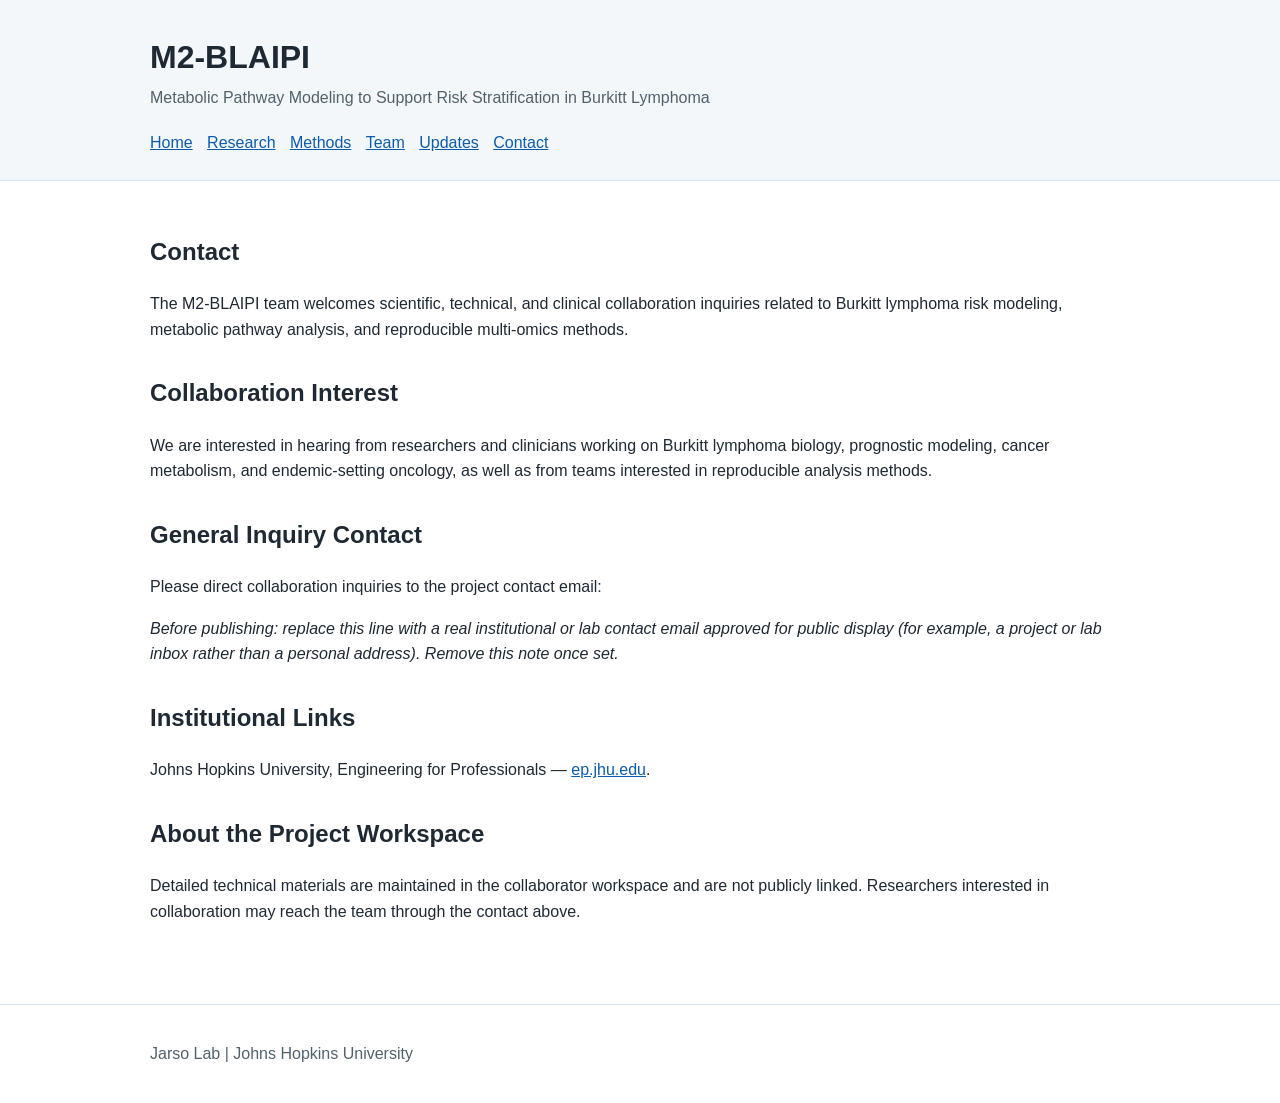
==== docs/contact.html @ 1f1a4099 "Add files via upload" ====
<!DOCTYPE html>
<html lang="en">
<head>
  <meta charset="UTF-8">
  <meta name="viewport" content="width=device-width, initial-scale=1">
  <title>Contact | M2-BLAIPI</title>
  <link rel="stylesheet" href="assets/css/style.css">
</head>

<body>
  <header class="site-header">
    <div class="container">
      <h1>M2-BLAIPI</h1>
      <p class="subtitle">
        Metabolic Pathway Modeling to Support Risk Stratification
        in Burkitt Lymphoma
      </p>

      <nav aria-label="Main navigation">
        <a href="index.html">Home</a>
        <a href="research.html">Research</a>
        <a href="methods.html">Methods</a>
        <a href="team.html">Team</a>
        <a href="updates.html">Updates</a>
        <a href="contact.html">Contact</a>
      </nav>
    </div>
  </header>

  <main class="container">
    <section>
      <h2>Contact</h2>
      <p>
        The M2-BLAIPI team welcomes scientific, technical, and clinical
        collaboration inquiries related to Burkitt lymphoma risk modeling,
        metabolic pathway analysis, and reproducible multi-omics methods.
      </p>
    </section>

    <section>
      <h2>Collaboration Interest</h2>
      <p>
        We are interested in hearing from researchers and clinicians working on
        Burkitt lymphoma biology, prognostic modeling, cancer metabolism, and
        endemic-setting oncology, as well as from teams interested in
        reproducible analysis methods.
      </p>
    </section>

    <section>
      <h2>General Inquiry Contact</h2>
      <p>
        Please direct collaboration inquiries to the project contact email:
      </p>
      <p>
        <em>
          Before publishing: replace this line with a real institutional or lab
          contact email approved for public display (for example, a project or
          lab inbox rather than a personal address). Remove this note once set.
        </em>
      </p>
    </section>

    <section>
      <h2>Institutional Links</h2>
      <p>
        Johns Hopkins University, Engineering for Professionals —
        <a href="https://ep.jhu.edu/">ep.jhu.edu</a>.
      </p>
    </section>

    <section>
      <h2>About the Project Workspace</h2>
      <p>
        Detailed technical materials are maintained in the collaborator
        workspace and are not publicly linked. Researchers interested in
        collaboration may reach the team through the contact above.
      </p>
    </section>
  </main>

  <footer class="site-footer">
    <div class="container">
      <p>Jarso Lab | Johns Hopkins University</p>
    </div>
  </footer>
</body>
</html>
---- docs/assets/css/style.css ----
:root {
  --page-width: 980px;
  --text: #1f2933;
  --muted: #52616b;
  --line: #d9e2ec;
  --background: #ffffff;
  --accent: #0b5cab;
  --header: #f4f7fa;
}

* {
  box-sizing: border-box;
}

body {
  margin: 0;
  font-family: Arial, Helvetica, sans-serif;
  color: var(--text);
  background: var(--background);
  line-height: 1.6;
}

.container {
  width: min(var(--page-width), calc(100% - 2rem));
  margin: 0 auto;
}

.site-header {
  padding: 2.5rem 0 1.5rem;
  background: var(--header);
  border-bottom: 1px solid var(--line);
}

h1 {
  margin: 0;
  line-height: 1.1;
}

.subtitle {
  margin: 0.6rem 0 1.25rem;
  color: var(--muted);
}

nav {
  display: flex;
  flex-wrap: wrap;
  gap: 0.9rem;
}

nav a,
a {
  color: var(--accent);
}

main {
  padding: 2rem 0 3rem;
}

section {
  margin-bottom: 2rem;
}

.site-footer {
  padding: 1.25rem 0;
  border-top: 1px solid var(--line);
  color: var(--muted);
}
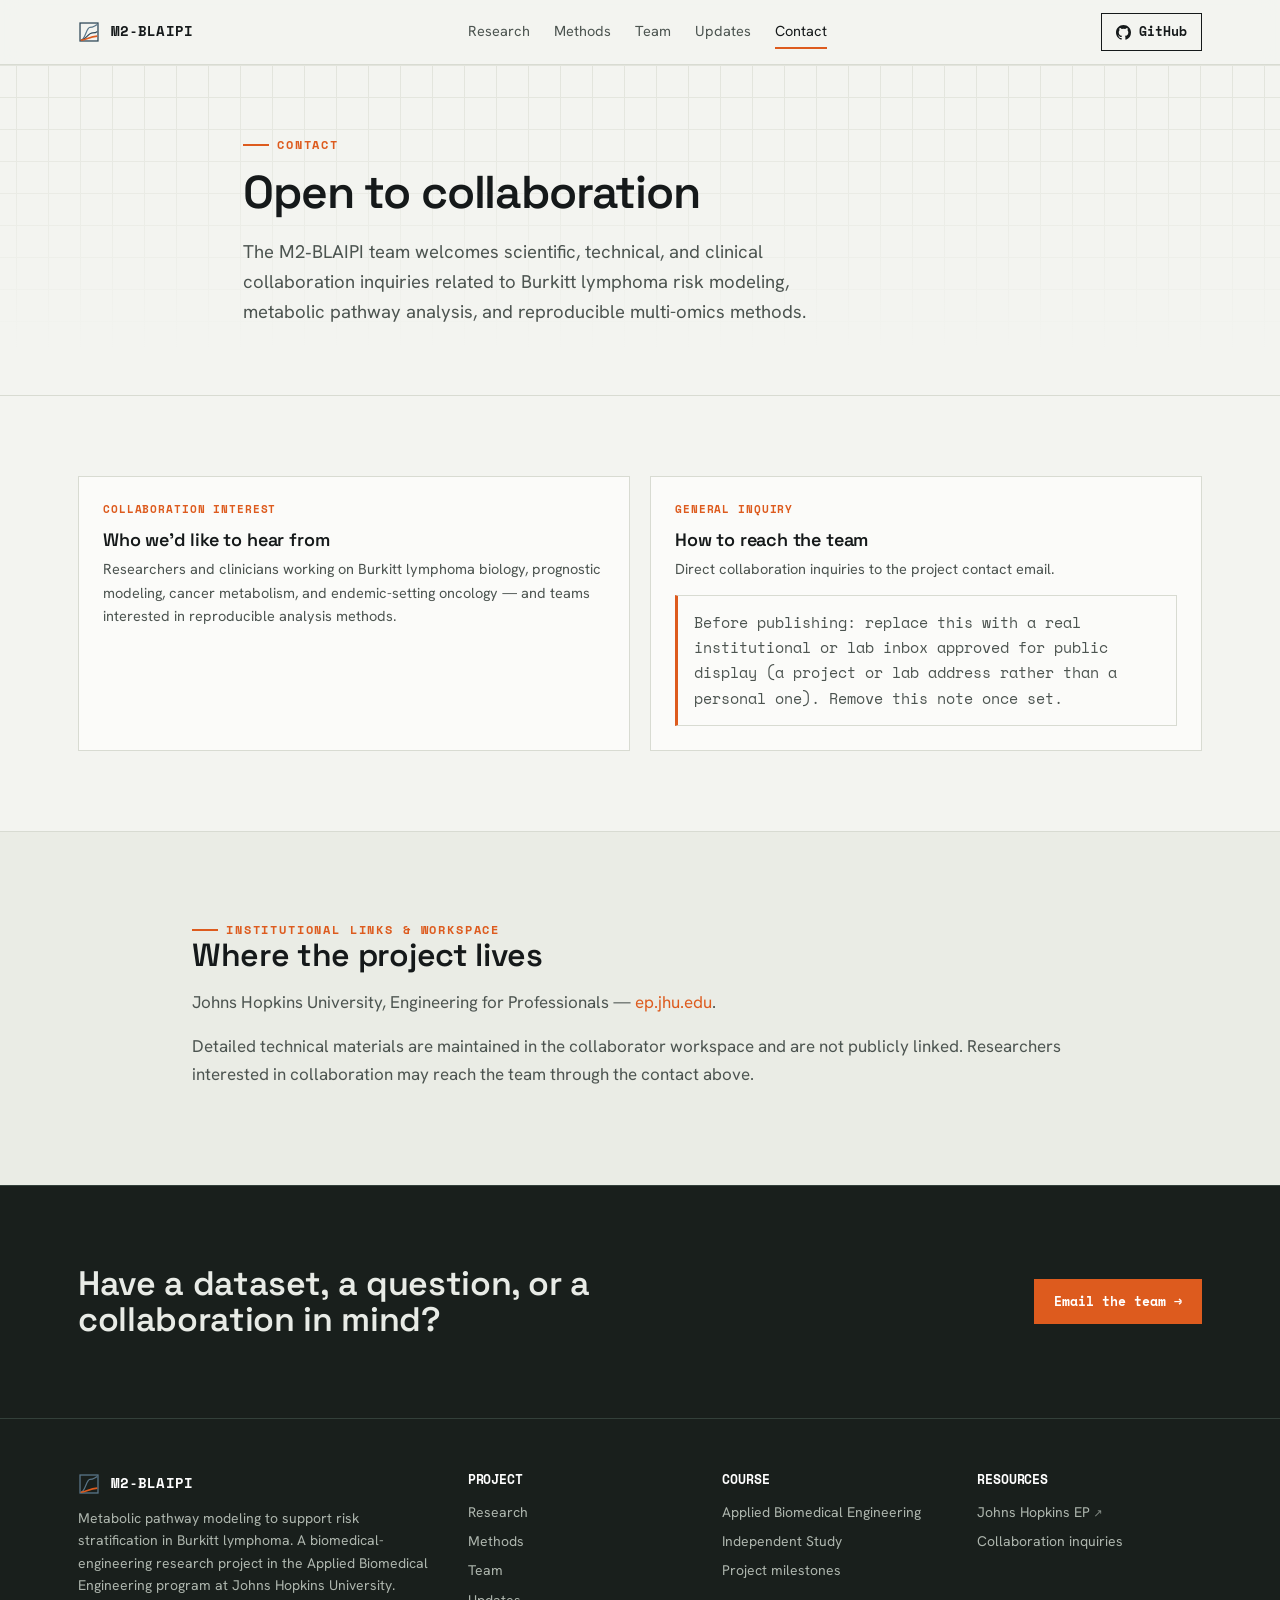
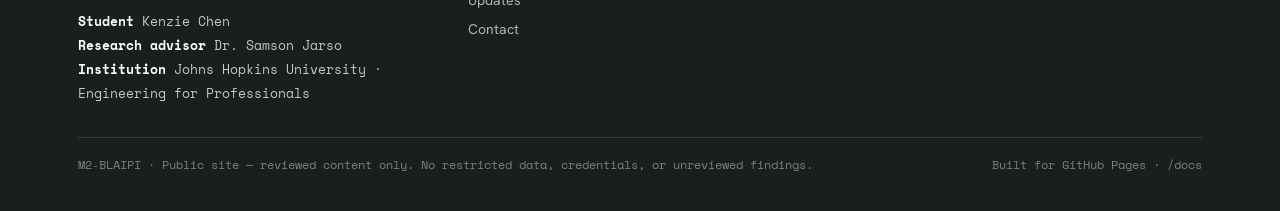
==== commit 6e11699b: "Add files via upload" ====
--- a/docs/contact.html
+++ b/docs/contact.html
@@ -1,88 +1,119 @@
 <!DOCTYPE html>
 <html lang="en">
 <head>
-  <meta charset="UTF-8">
-  <meta name="viewport" content="width=device-width, initial-scale=1">
-  <title>Contact | M2-BLAIPI</title>
-  <link rel="stylesheet" href="assets/css/style.css">
+<meta charset="UTF-8" />
+<meta name="viewport" content="width=device-width, initial-scale=1.0" />
+<title>Contact | M2-BLAIPI</title>
+<meta name="description" content="Contact and collaboration information for the M2-BLAIPI Burkitt lymphoma risk-modeling project." />
+<link rel="preconnect" href="https://fonts.googleapis.com" />
+<link rel="preconnect" href="https://fonts.gstatic.com" crossorigin />
+<link href="https://fonts.googleapis.com/css2?family=Space+Grotesk:wght@400;500;600;700&family=Hanken+Grotesk:wght@400;500;600&family=Space+Mono:wght@400;700&display=swap" rel="stylesheet" />
+<link rel="stylesheet" href="assets/css/style.css" />
 </head>
+<body>
 
-<body>
-  <header class="site-header">
-    <div class="container">
-      <h1>M2-BLAIPI</h1>
-      <p class="subtitle">
-        Metabolic Pathway Modeling to Support Risk Stratification
-        in Burkitt Lymphoma
-      </p>
+<header>
+  <div class="wrap nav">
+    <a class="brand" href="index.html" aria-label="M2-BLAIPI home">
+      <svg viewBox="0 0 24 24" fill="none" aria-hidden="true"><rect x="2.2" y="2.2" width="19.6" height="19.6" stroke="#2F4858" stroke-width="1.4"/><path d="M3 21 C8 21 9 7 13 7 S18 5 21 4" stroke="#5A7689" stroke-width="1.3" fill="none"/><path d="M3 21 C8 21 11 13 16 13 S20 12 21 11.5" stroke="#2F4858" stroke-width="1.3" fill="none"/><path d="M3 21 C9 21 12 17 21 16.5" stroke="#DD5B1E" stroke-width="1.7" fill="none"/></svg>
+      M2&#8209;BLAIPI
+    </a>
+    <nav class="navlinks">
+      <a href="research.html">Research</a>
+      <a href="methods.html">Methods</a>
+      <a href="team.html">Team</a>
+      <a href="updates.html">Updates</a>
+      <a href="contact.html" class="active">Contact</a>
+    </nav>
+    <a class="gh" href="https://github.com/sjarso1/m2-blaipi-public">
+      <svg width="15" height="15" viewBox="0 0 16 16" fill="currentColor" aria-hidden="true"><path d="M8 0C3.58 0 0 3.58 0 8c0 3.54 2.29 6.53 5.47 7.59.4.07.55-.17.55-.38v-1.33c-2.23.48-2.7-1.07-2.7-1.07-.36-.93-.89-1.18-.89-1.18-.73-.5.05-.49.05-.49.81.06 1.23.83 1.23.83.72 1.23 1.88.87 2.34.67.07-.52.28-.87.51-1.07-1.78-.2-3.64-.89-3.64-3.95 0-.87.31-1.59.82-2.15-.08-.2-.36-1.02.08-2.12 0 0 .67-.21 2.2.82a7.6 7.6 0 0 1 4 0c1.53-1.04 2.2-.82 2.2-.82.44 1.1.16 1.92.08 2.12.51.56.82 1.28.82 2.15 0 3.07-1.87 3.75-3.65 3.95.29.25.54.73.54 1.48v2.2c0 .21.15.46.55.38A8.01 8.01 0 0 0 16 8c0-4.42-3.58-8-8-8Z"/></svg>
+      GitHub
+    </a>
+    <button class="menu-btn" id="menuBtn" aria-label="Jump to sections">Sections &#8595;</button>
+  </div>
+</header>
 
-      <nav aria-label="Main navigation">
-        <a href="index.html">Home</a>
+<main id="top">
+  <section class="hero compact" style="border-top:0;">
+    <div class="wrap hero-solo">
+      <span class="eyebrow">Contact</span>
+      <h1>Open to collaboration</h1>
+      <p class="lede">The M2&#8209;BLAIPI team welcomes scientific, technical, and clinical collaboration inquiries related to Burkitt lymphoma risk modeling, metabolic pathway analysis, and reproducible multi-omics methods.</p>
+    </div>
+  </section>
+
+  <section>
+    <div class="wrap">
+      <div class="grid2 reveal">
+        <div class="cc"><div class="lab">Collaboration interest</div><h3>Who we'd like to hear from</h3><p>Researchers and clinicians working on Burkitt lymphoma biology, prognostic modeling, cancer metabolism, and endemic-setting oncology &mdash; and teams interested in reproducible analysis methods.</p></div>
+        <div class="cc"><div class="lab">General inquiry</div><h3>How to reach the team</h3><p>Direct collaboration inquiries to the project contact email.</p><p class="note" style="margin-top:14px;">Before publishing: replace this with a real institutional or lab inbox approved for public display (a project or lab address rather than a personal one). Remove this note once set.</p></div>
+      </div>
+    </div>
+  </section>
+
+  <section class="alt">
+    <div class="wrap body-col reveal">
+      <span class="eyebrow">Institutional links &amp; workspace</span>
+      <h2>Where the project lives</h2>
+      <p>Johns Hopkins University, Engineering for Professionals &mdash; <a href="https://ep.jhu.edu/" style="color:var(--signal);">ep.jhu.edu</a>.</p>
+      <p>Detailed technical materials are maintained in the collaborator workspace and are not publicly linked. Researchers interested in collaboration may reach the team through the contact above.</p>
+    </div>
+  </section>
+
+  <section class="dark">
+    <div class="wrap cta-final reveal">
+      <h2>Have a dataset, a question, or a collaboration in mind?</h2>
+      <a class="btn btn-solid" href="mailto:">Email the team &rarr;</a>
+    </div>
+  </section>
+</main>
+
+<footer id="footer">
+  <div class="wrap">
+    <div class="foot">
+      <div>
+        <div class="brand" style="color:#fff;margin-bottom:12px;">
+          <svg viewBox="0 0 24 24" fill="none" aria-hidden="true" style="width:22px;height:22px;">
+            <rect x="2.2" y="2.2" width="19.6" height="19.6" stroke="#5A7689" stroke-width="1.4"/>
+            <path d="M3 21 C8 21 9 7 13 7 S18 5 21 4" stroke="#5A7689" stroke-width="1.3" fill="none"/>
+            <path d="M3 21 C9 21 12 17 21 16.5" stroke="#DD5B1E" stroke-width="1.7" fill="none"/>
+          </svg>
+          M2&#8209;BLAIPI
+        </div>
+        <p class="lead">Metabolic pathway modeling to support risk stratification in Burkitt lymphoma. A biomedical-engineering research project in the Applied Biomedical Engineering program at Johns Hopkins University.</p>
+        <div class="meta-line">
+          <b>Student</b> Kenzie Chen<br>
+          <b>Research advisor</b> Dr. Samson Jarso<br>
+          <b>Institution</b> Johns Hopkins University &middot; Engineering for Professionals
+        </div>
+      </div>
+      <div>
+        <h3>PROJECT</h3>
         <a href="research.html">Research</a>
         <a href="methods.html">Methods</a>
         <a href="team.html">Team</a>
         <a href="updates.html">Updates</a>
         <a href="contact.html">Contact</a>
-      </nav>
+      </div>
+      <div>
+        <h3>COURSE</h3>
+        <a href="research.html">Applied Biomedical Engineering</a>
+        <a href="methods.html">Independent Study</a>
+        <a href="updates.html">Project milestones</a>
+      </div>
+      <div>
+        <h3>RESOURCES</h3>
+        <a class="ext" href="https://ep.jhu.edu/">Johns Hopkins EP</a>
+        <a href="contact.html">Collaboration inquiries</a>
+      </div>
     </div>
-  </header>
+    <div class="fine">
+      <span>M2&#8209;BLAIPI &middot; Public site &mdash; reviewed content only. No restricted data, credentials, or unreviewed findings.</span>
+      <span>Built for GitHub Pages &middot; /docs</span>
+    </div>
+  </div>
+</footer>
 
-  <main class="container">
-    <section>
-      <h2>Contact</h2>
-      <p>
-        The M2-BLAIPI team welcomes scientific, technical, and clinical
-        collaboration inquiries related to Burkitt lymphoma risk modeling,
-        metabolic pathway analysis, and reproducible multi-omics methods.
-      </p>
-    </section>
-
-    <section>
-      <h2>Collaboration Interest</h2>
-      <p>
-        We are interested in hearing from researchers and clinicians working on
-        Burkitt lymphoma biology, prognostic modeling, cancer metabolism, and
-        endemic-setting oncology, as well as from teams interested in
-        reproducible analysis methods.
-      </p>
-    </section>
-
-    <section>
-      <h2>General Inquiry Contact</h2>
-      <p>
-        Please direct collaboration inquiries to the project contact email:
-      </p>
-      <p>
-        <em>
-          Before publishing: replace this line with a real institutional or lab
-          contact email approved for public display (for example, a project or
-          lab inbox rather than a personal address). Remove this note once set.
-        </em>
-      </p>
-    </section>
-
-    <section>
-      <h2>Institutional Links</h2>
-      <p>
-        Johns Hopkins University, Engineering for Professionals —
-        <a href="https://ep.jhu.edu/">ep.jhu.edu</a>.
-      </p>
-    </section>
-
-    <section>
-      <h2>About the Project Workspace</h2>
-      <p>
-        Detailed technical materials are maintained in the collaborator
-        workspace and are not publicly linked. Researchers interested in
-        collaboration may reach the team through the contact above.
-      </p>
-    </section>
-  </main>
-
-  <footer class="site-footer">
-    <div class="container">
-      <p>Jarso Lab | Johns Hopkins University</p>
-    </div>
-  </footer>
+<script src="assets/js/site.js"></script>
 </body>
-</html>
+</html>
--- a/docs/assets/css/style.css
+++ b/docs/assets/css/style.css
@@ -1,67 +1,160 @@
-:root {
-  --page-width: 980px;
-  --text: #1f2933;
-  --muted: #52616b;
-  --line: #d9e2ec;
-  --background: #ffffff;
-  --accent: #0b5cab;
-  --header: #f4f7fa;
+/* M2-BLAIPI public site — shared design system */
+:root{
+  --paper:#F3F4F0; --paper-2:#EAECE5; --card:#FBFBF9;
+  --ink:#15191A; --ink-soft:#4C5450; --ink-faint:#878F89;
+  --steel:#2F4858; --steel-soft:#5A7689;
+  --signal:#DD5B1E; --signal-deep:#B8430D; --signal-soft:#F6E0D2;
+  --line:#D8DBD2; --line-2:#C7CBC0;
+  --dark:#191F1C; --dark-line:#33403A; --grid:#E2E4DC;
+  --disp:'Space Grotesk',system-ui,sans-serif;
+  --body:'Hanken Grotesk',system-ui,sans-serif;
+  --mono:'Space Mono',ui-monospace,monospace;
+  --maxw:1180px;
 }
+*{box-sizing:border-box;}
+html{scroll-behavior:smooth;}
+body{margin:0;background:var(--paper);color:var(--ink);font-family:var(--body);font-size:17px;line-height:1.6;-webkit-font-smoothing:antialiased;}
+a{color:inherit;text-decoration:none;}
+h1,h2,h3{font-family:var(--disp);font-weight:600;line-height:1.06;margin:0;letter-spacing:-.01em;}
+p{margin:0 0 1em;}
+.wrap{max-width:var(--maxw);margin:0 auto;padding:0 28px;}
+.eyebrow{font-family:var(--mono);font-size:11.5px;letter-spacing:.16em;text-transform:uppercase;color:var(--signal);font-weight:700;display:inline-flex;align-items:center;gap:.7em;}
+.eyebrow::before{content:"";width:26px;height:2px;background:var(--signal);display:inline-block;}
 
-* {
-  box-sizing: border-box;
+/* header */
+header{position:sticky;top:0;z-index:50;background:rgba(243,244,240,.85);backdrop-filter:saturate(150%) blur(9px);border-bottom:1px solid var(--line);}
+.nav{display:flex;align-items:center;justify-content:space-between;height:64px;}
+.brand{display:flex;align-items:center;gap:11px;font-family:var(--mono);font-weight:700;font-size:13.5px;letter-spacing:.02em;}
+.brand svg{width:22px;height:22px;flex:none;}
+.navlinks{display:flex;gap:24px;font-size:14.5px;color:var(--ink-soft);}
+.navlinks a{padding:4px 0;transition:color .2s;border-bottom:2px solid transparent;}
+.navlinks a:hover{color:var(--signal);}
+.navlinks a.active{color:var(--ink);border-bottom-color:var(--signal);}
+.gh{font-family:var(--mono);font-size:12.5px;font-weight:700;border:1.5px solid var(--ink);padding:8px 14px;display:inline-flex;align-items:center;gap:8px;transition:.2s;}
+.gh:hover{background:var(--ink);color:var(--paper);}
+.menu-btn{display:none;background:none;border:0;font-family:var(--mono);font-size:13px;cursor:pointer;color:var(--ink);}
+
+/* hero (homepage) + compact page header (interior) */
+.hero{position:relative;padding:74px 0 60px;overflow:hidden;background-image:linear-gradient(var(--grid) 1px,transparent 1px),linear-gradient(90deg,var(--grid) 1px,transparent 1px);background-size:32px 32px;background-position:center top;}
+.hero.compact{padding:62px 0 50px;}
+.hero::after{content:"";position:absolute;inset:0;background:linear-gradient(180deg,transparent,var(--paper) 86%);pointer-events:none;}
+.hero-grid{position:relative;z-index:1;display:grid;grid-template-columns:1.02fr .98fr;gap:50px;align-items:center;}
+.hero-solo{position:relative;z-index:1;max-width:50em;}
+.hero h1{font-size:clamp(34px,5vw,56px);margin:.3em 0 .45em;letter-spacing:-.025em;}
+.hero.compact h1{font-size:clamp(30px,4.4vw,46px);}
+.hero h1 em{font-style:normal;color:var(--signal);}
+.lede{font-size:18.5px;color:var(--ink-soft);max-width:33em;}
+.tagrow{display:flex;gap:10px;flex-wrap:wrap;margin-top:18px;}
+.tagrow span{font-family:var(--mono);font-size:11.5px;border:1px solid var(--line-2);background:var(--card);padding:5px 10px;color:var(--ink-soft);}
+.hero-cta{display:flex;flex-wrap:wrap;gap:13px;margin-top:28px;}
+.btn{font-family:var(--mono);font-size:13px;font-weight:700;padding:12px 20px;display:inline-flex;align-items:center;gap:9px;transition:transform .15s,background .2s,color .2s,border-color .2s;cursor:pointer;}
+.btn-solid{background:var(--signal);color:#fff;}
+.btn-solid:hover{background:var(--signal-deep);transform:translateY(-1px);}
+.btn-ghost{border:1.5px solid var(--line-2);color:var(--ink-soft);background:var(--card);}
+.btn-ghost:hover{border-color:var(--signal);color:var(--signal);}
+
+/* signature figure */
+.envfig{position:relative;background:var(--card);border:1px solid var(--line);box-shadow:0 24px 54px -30px rgba(47,72,88,.5);padding:18px 18px 14px;}
+.envfig .cap{display:flex;justify-content:space-between;font-family:var(--mono);font-size:11px;color:var(--ink-faint);letter-spacing:.03em;margin-bottom:8px;}
+.envfig svg{display:block;width:100%;height:auto;}
+.legend{display:flex;gap:18px;margin-top:8px;font-family:var(--mono);font-size:11px;color:var(--ink-soft);flex-wrap:wrap;}
+.legend i{display:inline-block;width:18px;height:0;border-top-width:2px;border-top-style:solid;margin-right:6px;vertical-align:middle;}
+
+/* sections */
+section{padding:80px 0;border-top:1px solid var(--line);}
+.section-head{max-width:54em;margin-bottom:40px;}
+.section-head h2{font-size:clamp(26px,3.6vw,38px);margin:.4em 0 .35em;}
+.section-head p{font-size:18px;color:var(--ink-soft);}
+.alt{background:var(--paper-2);}
+.body-col{max-width:56em;}
+.body-col p{font-size:17px;color:var(--ink-soft);}
+.body-col h2{font-size:clamp(24px,3.2vw,32px);margin:0 0 .5em;}
+
+/* concept cards (4-up) + generic grids */
+.concept{display:grid;grid-template-columns:repeat(4,1fr);gap:20px;}
+.grid3{display:grid;grid-template-columns:repeat(3,1fr);gap:20px;}
+.grid2{display:grid;grid-template-columns:repeat(2,1fr);gap:20px;}
+.cc{background:var(--card);border:1px solid var(--line);padding:24px;position:relative;}
+.cc .lab{font-family:var(--mono);font-size:11px;letter-spacing:.08em;text-transform:uppercase;color:var(--signal);font-weight:700;}
+.cc h3{font-size:18px;margin:12px 0 8px;}
+.cc p{font-size:14.5px;color:var(--ink-soft);margin:0;}
+
+/* aims / loop cards */
+.loop{display:grid;grid-template-columns:repeat(3,1fr);gap:22px;}
+.lp{position:relative;background:var(--card);border:1px solid var(--line);border-top:3px solid var(--signal);padding:26px;}
+.lp .n{font-family:var(--mono);font-weight:700;color:var(--signal);font-size:13px;letter-spacing:.06em;}
+.lp h3{font-size:21px;margin:10px 0 10px;}
+.lp p{font-size:15px;color:var(--ink-soft);margin:0 0 14px;}
+.lp .art{font-family:var(--mono);font-size:12px;color:var(--steel);border-top:1px dashed var(--line-2);padding-top:12px;}
+.lp .art b{color:var(--ink);}
+
+/* dark band */
+.dark{background:var(--dark);color:#E8EBE6;border-top:1px solid var(--dark-line);}
+.dark .eyebrow{color:var(--signal);}
+.dark .section-head h2,.dark .body-col h2{color:#fff;}
+.dark .section-head p,.dark .body-col p{color:#AEB6AE;}
+.phases{display:flex;flex-wrap:wrap;gap:8px;margin-bottom:30px;}
+.phase{font-family:var(--mono);font-size:12.5px;border:1px solid var(--dark-line);background:#1F2622;padding:8px 13px;color:#C3CAC2;}
+.phase b{color:var(--signal);}
+.pgrid{display:grid;grid-template-columns:repeat(4,1fr);gap:18px;}
+.pcard{border:1px solid var(--dark-line);background:#1F2622;padding:22px;}
+.pcard .pp{font-family:var(--mono);font-size:11px;letter-spacing:.1em;text-transform:uppercase;color:var(--steel-soft);font-weight:700;}
+.pcard h3{color:#fff;font-size:18px;margin:9px 0 8px;}
+.pcard p{font-size:14px;color:#C3CAC2;margin:0;}
+.darknote{margin-top:26px;font-family:var(--mono);font-size:12.5px;color:#8E968E;border-left:3px solid var(--signal);padding-left:14px;line-height:1.8;}
+.dark .note{background:#1F2622;border-color:var(--dark-line);color:#C3CAC2;}
+
+/* note / callout */
+.note{font-family:var(--mono);font-size:13px;color:var(--ink-soft);background:var(--card);border:1px solid var(--line);border-left:3px solid var(--signal);padding:14px 16px;line-height:1.75;margin:18px 0 0;}
+
+/* people (team) */
+.person h3{font-size:18px;margin:12px 0 4px;}
+.person .role{font-family:var(--mono);font-size:11px;letter-spacing:.08em;text-transform:uppercase;color:var(--signal);font-weight:700;}
+.person p{font-size:14.5px;color:var(--ink-soft);margin:6px 0 0;}
+
+/* feed (updates) */
+.feed{list-style:none;margin:0;padding:0;}
+.feed li{display:flex;justify-content:space-between;align-items:flex-start;gap:18px;padding:16px 0;border-bottom:1px solid var(--line);}
+.feed li:last-child{border-bottom:0;}
+.feed .t{font-size:15.5px;}
+.feed .t b{display:block;font-family:var(--disp);font-size:17px;font-weight:600;margin-bottom:3px;color:var(--ink);}
+.status{font-family:var(--mono);font-size:10.5px;letter-spacing:.08em;text-transform:uppercase;color:var(--ink-faint);border:1px solid var(--line-2);padding:4px 9px;white-space:nowrap;flex:none;}
+
+/* final cta */
+.cta-final{display:flex;justify-content:space-between;align-items:center;gap:30px;flex-wrap:wrap;}
+.cta-final h2{font-size:clamp(24px,3.2vw,34px);max-width:18em;}
+
+/* footer */
+footer{background:var(--dark);color:#AEB6AE;padding:54px 0 36px;border-top:1px solid var(--dark-line);}
+.foot{display:grid;grid-template-columns:1.6fr 1fr 1fr 1fr;gap:30px;}
+.foot a.ext::after{content:" \2197";color:var(--ink-faint);font-size:11px;}
+.foot h3{font-family:var(--mono);font-size:13px;color:#fff;font-weight:700;margin-bottom:14px;}
+.foot a{display:block;font-size:14px;margin-bottom:7px;color:#AEB6AE;transition:color .2s;}
+.foot a:hover{color:var(--signal);}
+.foot .lead{max-width:27em;font-size:14px;line-height:1.6;}
+.meta-line{font-family:var(--mono);font-size:12.5px;color:#C3CAC2;margin-top:14px;line-height:1.9;}
+.meta-line b{color:#fff;}
+.fine{margin-top:32px;border-top:1px solid var(--dark-line);padding-top:18px;font-family:var(--mono);font-size:11.5px;color:#79817A;display:flex;justify-content:space-between;flex-wrap:wrap;gap:10px;}
+
+/* reveal */
+.reveal{opacity:0;transform:translateY(18px);transition:opacity .7s ease,transform .7s ease;}
+.reveal.in{opacity:1;transform:none;}
+
+@media(max-width:900px){
+  .hero-grid{grid-template-columns:1fr;gap:38px;}
+  .envfig{order:-1;}
+  .navlinks,.gh{display:none;}
+  .menu-btn{display:block;}
+  .concept,.pgrid{grid-template-columns:1fr 1fr;}
+  .loop,.grid3{grid-template-columns:1fr;}
+  .grid2{grid-template-columns:1fr;}
+  .foot{grid-template-columns:1fr 1fr;}
 }
-
-body {
-  margin: 0;
-  font-family: Arial, Helvetica, sans-serif;
-  color: var(--text);
-  background: var(--background);
-  line-height: 1.6;
+@media(max-width:560px){
+  .concept,.pgrid,.grid3,.foot{grid-template-columns:1fr;}
 }
-
-.container {
-  width: min(var(--page-width), calc(100% - 2rem));
-  margin: 0 auto;
+@media(prefers-reduced-motion:reduce){
+  *{animation:none !important;transition:none !important;}
+  .reveal{opacity:1;transform:none;}
+  html{scroll-behavior:auto;}
 }
-
-.site-header {
-  padding: 2.5rem 0 1.5rem;
-  background: var(--header);
-  border-bottom: 1px solid var(--line);
-}
-
-h1 {
-  margin: 0;
-  line-height: 1.1;
-}
-
-.subtitle {
-  margin: 0.6rem 0 1.25rem;
-  color: var(--muted);
-}
-
-nav {
-  display: flex;
-  flex-wrap: wrap;
-  gap: 0.9rem;
-}
-
-nav a,
-a {
-  color: var(--accent);
-}
-
-main {
-  padding: 2rem 0 3rem;
-}
-
-section {
-  margin-bottom: 2rem;
-}
-
-.site-footer {
-  padding: 1.25rem 0;
-  border-top: 1px solid var(--line);
-  color: var(--muted);
-}
